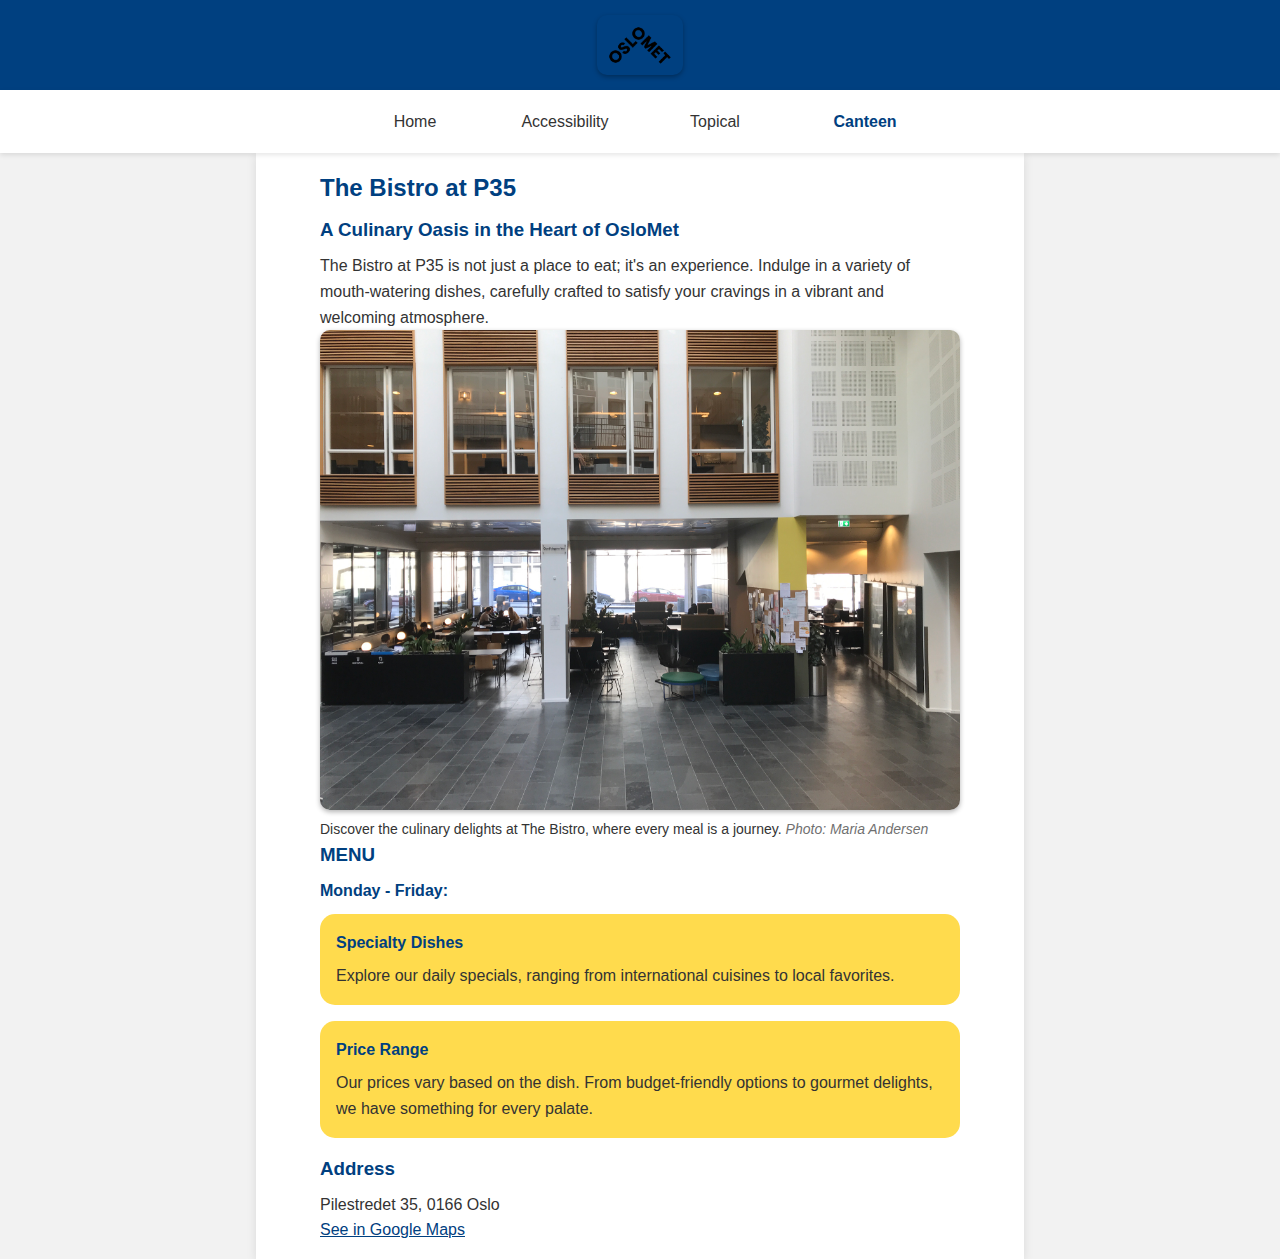
==== canteen.html @ 7ce541fc "main" ====
<!DOCTYPE html>
<html lang="en">

<head>
    <!-- Meta tags for character set and responsive design -->
    <meta charset="UTF-8" />
    <meta name="viewport" content="width=device-width, initial-scale=1.0" />
    <title>Canteen Page</title>
    <!-- External stylesheet for consistent styling across the site -->
    <link rel="stylesheet" href="styles/style.css" />
</head>

<body>
    <!-- Header section with logo for brand identity -->
    <header>
        <img src="images/creative-logo.png" id="campus-guide-logo" alt="OsloMet Campus Guide Logo" />
    </header>

    <!-- Primary navigation menu for wide screens -->
    <nav>
        <!-- 'id="menu"' for styling purposes -->
        <ul id="menu">
            <!-- Navigation links to different pages, with 'id="current"' for current page indication -->
            <li><a href="index.html">Home</a></li>
            <li><a href="accessibility.html">Accessibility</a></li>
            <li><a href="topical.html">Topical</a></li>
            <li><a href="canteen.html" id="current">Canteen</a></li>
        </ul>
    </nav>

    <!-- Mobile header and navigation for smaller screens -->
    <div class="navPhone">
        <a href="index.html">
            <h1>OsloMet</h1>
        </a>
        <!-- Hamburger menu for mobile view -->
        <input type="checkbox" id="Toggle" />
        <label for="Toggle">
            <div class="hamburgerContainer">
                <div class="line" id="active"></div>
            </div>
        </label>

        <!-- Dropdown navigation menu for mobile screens -->
        <div class="navPhoneDropDown">
            <ul>
                <li><a href="index.html">Home</a></li>
                <li><a href="accessibility.html">Accessibility</a></li>
                <li><a href="topical.html">Topical</a></li>
                <li><a href="canteen.html" id="current">Canteen</a></li>
            </ul>
        </div>
    </div>

    <!-- Main content section of the page -->
    <main>
        <!-- Section for topical content -->
        <section>
            <!-- Article heading for user engagement -->
            <h2>The Bistro at P35</h2>
            <h3>A Culinary Oasis in the Heart of OsloMet</h3>
            <p>
                The Bistro at P35 is not just a place to eat; it's an experience. Indulge in a variety of
                mouth-watering dishes, carefully crafted to satisfy your cravings in a vibrant and welcoming
                atmosphere.
            </p>
            <!-- Image and description of the canteen -->
            <figure>
                <img src="images/BistroP35.jpeg" alt="Image of The Bistro at P35" />
                <figcaption>
                    Discover the culinary delights at The Bistro, where every meal is a journey.
                    <span class="photographer">Photo: Maria Andersen</span>
                </figcaption>
            </figure>
            <!-- Menu information -->
            <h3>MENU</h3>
            <h4 id="smallBreak">Monday - Friday:</h4>
            <!-- Menu details and pricing -->
            <div class="menuContainer">
                <h4>Specialty Dishes</h4>
                <p>Explore our daily specials, ranging from international cuisines to local favorites.</p>
            </div>
            <div class="menuContainer">
                <h4>Price Range</h4>
                <p>
                    Our prices vary based on the dish. From budget-friendly options to gourmet delights,
                    we have something for every palate.
                </p>
            </div>

            <!-- Address information with a link to Google Maps -->
            <h3>Address</h3>
            <p>
                Pilestredet 35, 0166 Oslo<br />
                <a href="https://goo.gl/maps/MHKu53xgxr6nu66DA" class="links" target="_blank">See in Google Maps</a>
            </p>
        </section>
    </main>
</body>

</html>
---- styles/style.css ----
/* Basic reset for styling */
* {
    scroll-behavior: smooth;
    box-sizing: border-box;
    margin: 0;
    padding: 0;
    font-family: 'Roboto', sans-serif;
}

/* Body styling */
body {
    line-height: 1.6;
    background-color: #f2f2f2;
    color: #333;
}

/* Header styling */
header {
    display: flex;
    justify-content: center;
    align-items: center;
    height: 10vh;
    background-color: #004080;
    color: #fff;
    text-align: center;
    z-index: 9;
}

/* Logo styling in the header */
#campus-guide-logo {
    max-height: 60px;
    width: auto;
}

/* Styles for headings */
h2, h3, h4 {
    margin-bottom: 0.5rem;
    color: #004080;
}

/* Link styling */
a {
    color: #0066cc;
    text-decoration: none;
    transition: color 0.3s;
}

/* Change link color on hover */
a:hover {
    color: #004080;
}

/* Navigation bar styling */
nav {
    display: flex;
    justify-content: center;
    position: relative;
    z-index: 10;
    box-shadow: 0 2px 5px rgba(0, 0, 0, 0.1);
    background: #ffffff;
}

/* Styling for the unordered list in the navigation bar */
nav ul {
    display: flex;
    justify-content: center;
    align-items: center;
    list-style: none;
    height: 7vh;
    width: 50vw;
    text-align: center;
}

/* Styling for each list item in the navigation bar */
nav ul li {
    height: 100%;
    width: 20vw;
    max-width: 150px;
}

/* Styling for links inside list items */
nav ul li a {
    display: flex;
    justify-content: center;
    align-items: center;
    height: 100%;
    width: 100%;
    color: #333;
    text-decoration: none;
    padding: 0.5rem 1rem;
    transition: background-color 0.3s;
}

/* Hover effect for links */
nav ul li a:hover {
    background: #e6e6e6;
}

/* Current page indicator */
#current {
    font-weight: bold;
    color: #004080;
}

/* Main content styling */
main {
    display: flex;
    justify-content: center;
    background: #f2f2f2;
}

/* Section styling */
section {
    width: 60vw;
    min-height: 83vh;
    padding: 1rem 5vw;
    background-color: #fff;
    box-shadow: 0 2px 10px rgba(0, 0, 0, 0.1);
}

/* Image styling */
img {
    max-width: 100%;
    height: auto;
    border-radius: 10px;
    box-shadow: 0 2px 5px rgba(0, 0, 0, 0.3);
}

/* Figcaption font size */
figcaption {
    font-size: 14px;
}

/* Styling for photographer credit */
.photographer {
    opacity: 0.7;
    font-style: italic;
}

/* Styling for necessary links */
.links {
    color: #004080;
    text-decoration: underline;
}

/* Menu container styling from 'canteen' page */
.menuContainer {
    background-color: #ffdb4d;
    padding: 1rem;
    margin-bottom: 1rem;
    border-radius: 15px;
}

/* Footer alignment styling */
footer {
    display: flex;
    justify-content: center;
    align-items: center;
    height: 7vh;
    background: #f2f2f2;
}

/* Small bottom padding */
#smallBreak {
    margin-bottom: 10px;
}

/* Hiding mobile navigation in larger screens */
.navPhone {
    display: none;
}

/* Responsive three-column layout for larger screens */
@media screen and (max-width: 1200px) {
    section {
        width: 70vw;
    }
}

/* Responsive design for medium screens */
@media screen and (max-width: 600px) {
    section {
        margin-top: 15vh;
        width: 100vw;
        min-height: 85vh;
    }

    header, nav {
        display: none;
    }

    ul {
        list-style-type: none;
    }

    .navPhone {
        display: flex;
        justify-content: space-around;
        align-items: center;
        height: 15vh;
        width: 100%;
        background-color: #ffffff;
        box-shadow: 0 3px 3px rgba(0, 0, 0, 0.1);
        z-index: 8;
        margin-bottom: 1vh;
        position: fixed;
    }

    .navPhone a {
        display: flex;
        justify-content: center;
        align-items: center;
        height: 15vh;
        width: 50vw;
        margin-left: 10px;
        color: #333;
    }

    /* Hamburger menu styling */
    .hamburgerContainer {
        display: flex;
        justify-content: center;
        align-items: center;
        height: 15vh;
        width: 40vw;
        cursor: pointer;
    }

    /* Makes the checkbox used for the hamburger menu invisible */
    #Toggle {
        display: none;
    }

    /* For the three lines included in the hamburger menu */
    .line, .line::before, .line::after {
        position: absolute;
        height: 7.5px;
        width: 45px;
        background-color: #333;
        transition: .4s ease;
        border-radius: 3px;
    }

    /* Creates a second line over the first middle line */
    .line::before {
        content: '';
        top: -12px;
    }

    /* Creates a third line under the first middle line */
    .line::after {
        content: '';
        top: 12px;
    }

    /* Rotates the first line to transform the hamburger menu to an 'X' */
    #Toggle:checked + label #active {
        transform: rotate(45deg);
    }

    /* Rotates and moves the second line for the 'X' */
    #Toggle:checked + label #active::before {
        transform: rotate(-90deg) translateX(-12px);
    }

    /* Removes the third line for the 'X' */
    #Toggle:checked + label #active::after {
        display: none;
    }

    /* Hamburger dropdown menu design */
    .navPhoneDropDown {
        display: flex;
        justify-content: center;
        position: absolute;
        top: 15vh;
        max-height: 90vh;
        width: 100%;
        background-color: #ffffff;
        padding-bottom: 2vh;
        overflow: hidden;
        z-index: 7;
        box-shadow: 0 3px 3px rgba(0, 0, 0, 0.8);
        height: auto;
        transform: scaleY(0);
        transform-origin: top;
        transition: 0.2s ease;
    }

    /* Makes the dropdown visible when hamburger clicked */
    #Toggle:checked + label + .navPhoneDropDown {
        max-height: auto;
        transform: scaleY(1);
    }

    /* For dropdown menu items */
    .navPhoneDropDown ul {
        width: 90%;
        list-style-type: none;
    }

    /* For dropdown menu individual items */
    .navPhoneDropDown ul li {
        border-bottom: solid;
        border-width: 0.1rem;
        border-color: #e6e6e6;
    }

    /* For links within the dropdown menu */
    .navPhoneDropDown ul li a {
        height: 15vh;
        width: 100%;
        font-size: larger;
        text-transform: uppercase;
    }
}

/* Animation for topical content visibility */
@keyframes fadeIn {
    from {
        opacity: 0;
        transform: translateY(20px);
    }
    to {
        opacity: 1;
        transform: translateY(0);
    }
}

/* Apply animation to topical page elements */
#topical-content h2.topical-heading,
#topical-content h3.topical-subheading,
#topical-content p.topical-paragraph,
#topical-figure {
    animation: fadeIn 1s ease-out;
    opacity: 0;
    animation-fill-mode: forwards;
}

/* Staggered animation delays for topical page elements */
section h2 { animation-delay: 0.3s; }
section h3 { animation-delay: 0.6s; }
section p  { animation-delay: 0.9s; }
section h4 { animation-delay: 1.2s; }
section a  { animation-delay: 1.5s; }

/* Reduced motion media query for people who are sensitive to excessive motion or animations */
@media (prefers-reduced-motion: reduce) {
    #topical-content h2.topical-heading,
    #topical-content h3.topical-subheading,
    #topical-content p.topical-paragraph {
        animation: none;
        opacity: 1;
    }
}
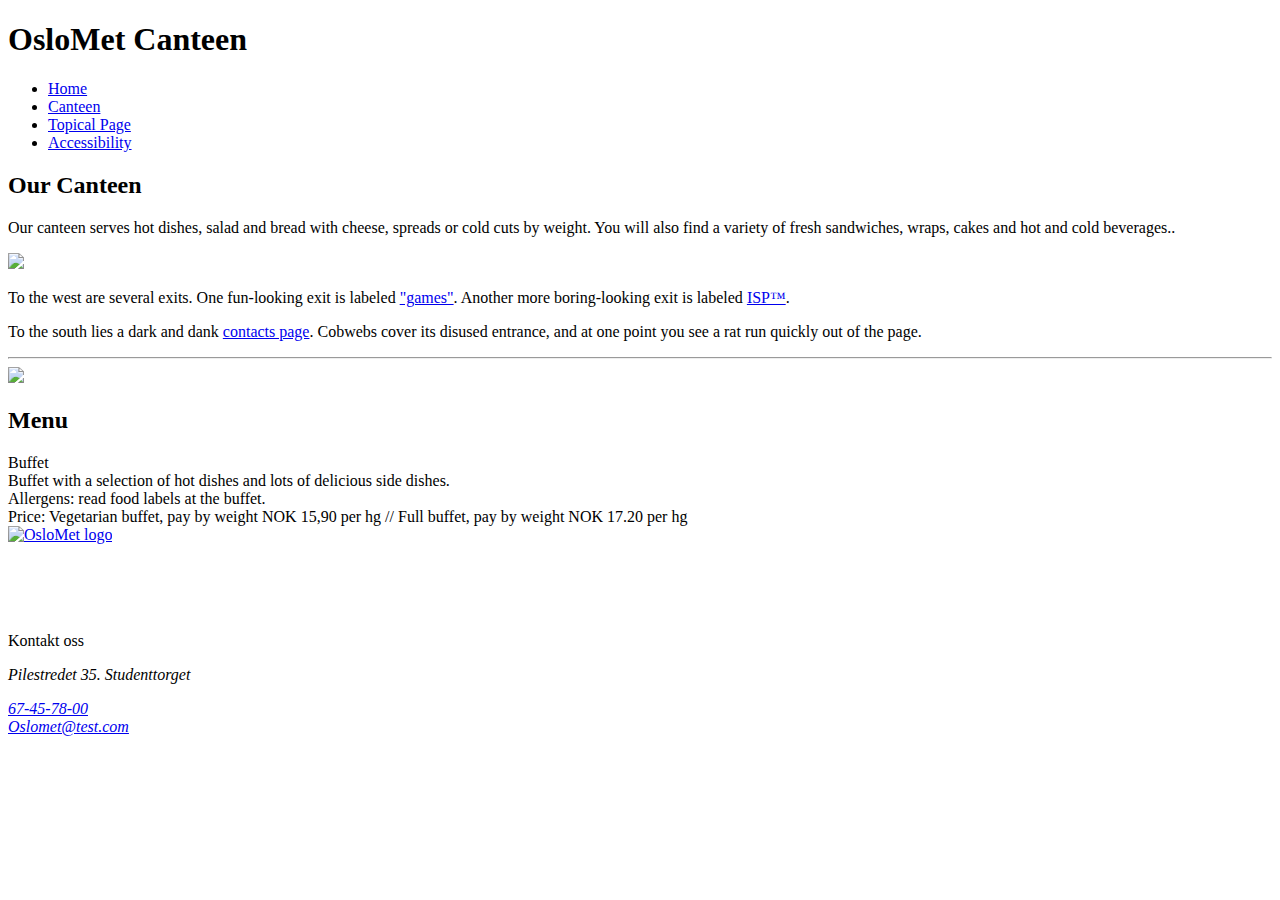
==== commit f5ce6540: "My last work" ====
--- a/canteen.html
+++ b/canteen.html
@@ -1,101 +1,120 @@
 <!DOCTYPE html>
 <html lang="en">
-
 <head>
-    <!-- Meta tags for character set and responsive design -->
-    <meta charset="UTF-8" />
-    <meta name="viewport" content="width=device-width, initial-scale=1.0" />
-    <title>Canteen Page</title>
-    <!-- External stylesheet for consistent styling across the site -->
-    <link rel="stylesheet" href="styles/style.css" />
+    <meta charset="UTF-8">
+    <meta name="viewport" content="width=device-width, initial-scale=1.0">
+    <title>Canteen</title>
 </head>
 
 <body>
-    <!-- Header section with logo for brand identity -->
-    <header>
-        <img src="images/creative-logo.png" id="campus-guide-logo" alt="OsloMet Campus Guide Logo" />
-    </header>
+<header>
+<h1>OsloMet Canteen</h1>
+</header>
 
-    <!-- Primary navigation menu for wide screens -->
-    <nav>
-        <!-- 'id="menu"' for styling purposes -->
-        <ul id="menu">
-            <!-- Navigation links to different pages, with 'id="current"' for current page indication -->
-            <li><a href="index.html">Home</a></li>
-            <li><a href="accessibility.html">Accessibility</a></li>
-            <li><a href="topical.html">Topical</a></li>
-            <li><a href="canteen.html" id="current">Canteen</a></li>
-        </ul>
-    </nav>
+<nav class="menu">
+    <ul>
+      <li><a href="#">Home</a></li>
+      <li><a href="#">Canteen</a></li>
+      <li><a href="#">Topical Page</a></li>
+      <li><a href="#">Accessibility</a></li>
+    </ul>
+  </nav>
+  <main>
+    <h2>Our Canteen</h2>
+    <p>
+      Our canteen serves hot dishes, salad and bread with cheese, spreads or cold cuts by weight.
+       You will also find a variety of fresh sandwiches, wraps, cakes and hot and cold beverages.</a>.
+    </p>
+    <img src="./Images/Spiseri.jpeg" height="400">
+    <p>
+      To the west are several exits. One fun-looking exit is labeled
+      <a href="https://games.example.com/">"games"</a>. Another more
+      boring-looking exit is labeled <a href="https://isp.example.net/">ISP™</a>.
+    </p>
+    <p>
+      To the south lies a dark and dank <a href="/about">contacts page</a>.
+      Cobwebs cover its disused entrance, and at one point you see a rat run
+      quickly out of the page.
+    </p>
+    <hr>
+    <img src="./Images/olaf_spiseri.jpg" height="475">
+  </main>
+  
 
-    <!-- Mobile header and navigation for smaller screens -->
-    <div class="navPhone">
-        <a href="index.html">
-            <h1>OsloMet</h1>
-        </a>
-        <!-- Hamburger menu for mobile view -->
-        <input type="checkbox" id="Toggle" />
-        <label for="Toggle">
-            <div class="hamburgerContainer">
-                <div class="line" id="active"></div>
-            </div>
-        </label>
+  <article>
+    <h2>Menu</h2>
+<div class="menu">
+    <div class="item">
+        <div class="title">Buffet</div>
+        <div class="description">Buffet with a selection of hot dishes and lots of delicious side dishes.</div>
+        <div class="allergens">Allergens: read food labels at the buffet.</div>
+        <div class="price">Price: Vegetarian buffet, pay by weight NOK 15,90 per hg // Full buffet, pay by weight NOK 17.20 per hg</div>
+    </div>
+</div>
 
-        <!-- Dropdown navigation menu for mobile screens -->
-        <div class="navPhoneDropDown">
-            <ul>
-                <li><a href="index.html">Home</a></li>
-                <li><a href="accessibility.html">Accessibility</a></li>
-                <li><a href="topical.html">Topical</a></li>
-                <li><a href="canteen.html" id="current">Canteen</a></li>
-            </ul>
+
+</body>
+</html>
+  </article>
+</body>
+
+
+
+
+
+
+
+
+
+
+
+<footer>
+<!--FOOTER-->
+<footer class="footer">
+    <div class="container-footer">
+        <div class="logo-kolonne">
+            <a href="#" class="logo-footer">
+                <img class="nav-logo" alt="OsloMet logo" src="images/logo_oslomet_gul.png">
+            </a>
+            <ui class="sosiale-medier">
+                <li>
+                    <a class="sosiale-link" href="https://www.facebook.com/oslomet/" alt="Facebook">
+                        <i class="fab fa-facebook"></i> <!--Facebook-ikon -->
+                    </a>
+                </li>
+                <li>
+                    <a class="sosiale-link" href="https://www.instagram.com/oslomet/?hl=nb" alt="Instagram">
+                        <i class="fab fa-instagram"></i><!-- Instagram-ikon -->
+                    </a>
+                </li>
+                <li>
+                    <a class="sosiale-link" href="https://twitter.com/oslomet" alt="Twitter">
+                        <i class="fab fa-twitter"></i> <!-- LinkedIn-ikon -->
+                    </a>
+                </li>
+                <li>
+                    <a class="sosiale-link" href="https://no.linkedin.com/school/oslomet/" alt="LinkedIn">
+                        <i class="fab fa-linkedin-in"></i> <!-- LinkedIn-ikon -->
+                    </a>
+                </li>
+            </ui>
+        </div>
+        <div class="adresse-kolonne">
+            <p class="adresse-tittel">Kontakt oss</p>
+            <address class="kontakt">
+                <p class="address">
+                    Pilestredet 35. Studenttorget
+                </p>
+                <p class="adresse-link">
+                    <a class="footer-link" href="tel:67-45-78-00">67-45-78-00</a><br />
+                    <a class="footer-link" href="mailto:hello@omnifood.com">Oslomet@test.com</a>
+                </p>
+            </address>
         </div>
     </div>
+</footer> 
+</body>
+</html>
 
-    <!-- Main content section of the page -->
-    <main>
-        <!-- Section for topical content -->
-        <section>
-            <!-- Article heading for user engagement -->
-            <h2>The Bistro at P35</h2>
-            <h3>A Culinary Oasis in the Heart of OsloMet</h3>
-            <p>
-                The Bistro at P35 is not just a place to eat; it's an experience. Indulge in a variety of
-                mouth-watering dishes, carefully crafted to satisfy your cravings in a vibrant and welcoming
-                atmosphere.
-            </p>
-            <!-- Image and description of the canteen -->
-            <figure>
-                <img src="images/BistroP35.jpeg" alt="Image of The Bistro at P35" />
-                <figcaption>
-                    Discover the culinary delights at The Bistro, where every meal is a journey.
-                    <span class="photographer">Photo: Maria Andersen</span>
-                </figcaption>
-            </figure>
-            <!-- Menu information -->
-            <h3>MENU</h3>
-            <h4 id="smallBreak">Monday - Friday:</h4>
-            <!-- Menu details and pricing -->
-            <div class="menuContainer">
-                <h4>Specialty Dishes</h4>
-                <p>Explore our daily specials, ranging from international cuisines to local favorites.</p>
-            </div>
-            <div class="menuContainer">
-                <h4>Price Range</h4>
-                <p>
-                    Our prices vary based on the dish. From budget-friendly options to gourmet delights,
-                    we have something for every palate.
-                </p>
-            </div>
-
-            <!-- Address information with a link to Google Maps -->
-            <h3>Address</h3>
-            <p>
-                Pilestredet 35, 0166 Oslo<br />
-                <a href="https://goo.gl/maps/MHKu53xgxr6nu66DA" class="links" target="_blank">See in Google Maps</a>
-            </p>
-        </section>
-    </main>
-</body>
-
-</html>
+</footer>
+</html>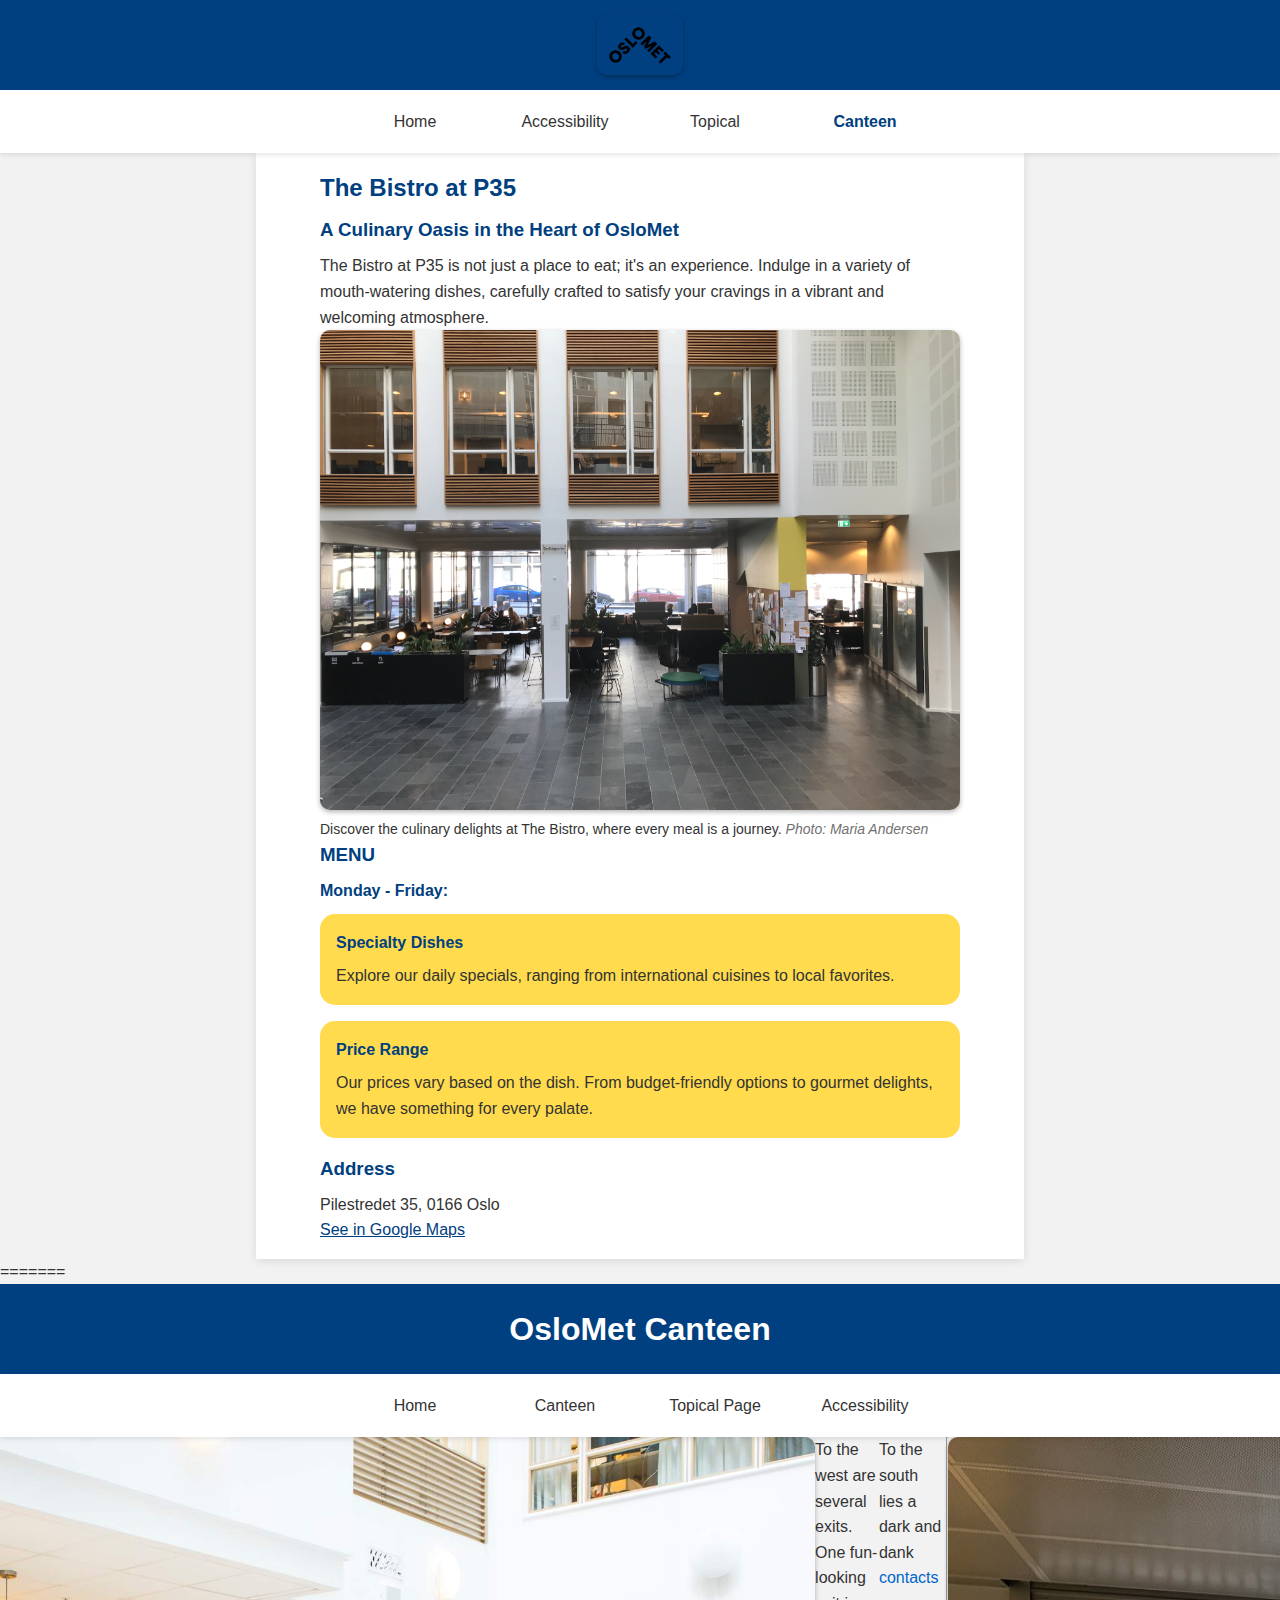
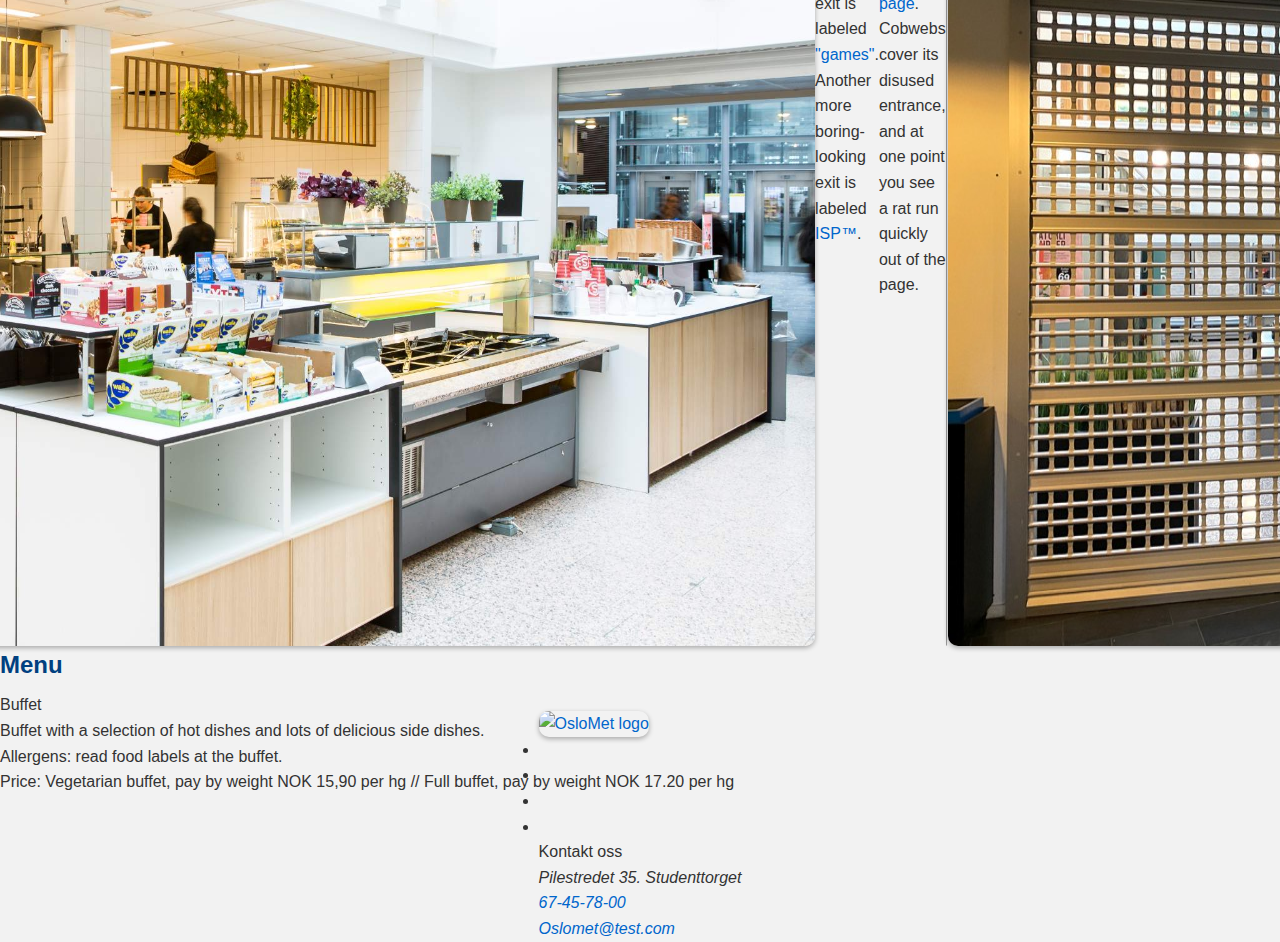
==== commit c9a694c1: "Merge branch 'Burhans' into haluks" ====
--- a/canteen.html
+++ b/canteen.html
@@ -1,5 +1,106 @@
 <!DOCTYPE html>
 <html lang="en">
+
+
+<head>
+    <!-- Meta tags for character set and responsive design -->
+    <meta charset="UTF-8" />
+    <meta name="viewport" content="width=device-width, initial-scale=1.0" />
+    <title>Canteen Page</title>
+    <!-- External stylesheet for consistent styling across the site -->
+    <link rel="stylesheet" href="styles/style.css" />
+</head>
+
+<body>
+    <!-- Header section with logo for brand identity -->
+    <header>
+        <img src="images/creative-logo.png" id="campus-guide-logo" alt="OsloMet Campus Guide Logo" />
+    </header>
+
+    <!-- Primary navigation menu for wide screens -->
+    <nav>
+        <!-- 'id="menu"' for styling purposes -->
+        <ul id="menu">
+            <!-- Navigation links to different pages, with 'id="current"' for current page indication -->
+            <li><a href="index.html">Home</a></li>
+            <li><a href="accessibility.html">Accessibility</a></li>
+            <li><a href="topical.html">Topical</a></li>
+            <li><a href="canteen.html" id="current">Canteen</a></li>
+        </ul>
+    </nav>
+
+    <!-- Mobile header and navigation for smaller screens -->
+    <div class="navPhone">
+        <a href="index.html">
+            <h1>OsloMet</h1>
+        </a>
+        <!-- Hamburger menu for mobile view -->
+        <input type="checkbox" id="Toggle" />
+        <label for="Toggle">
+            <div class="hamburgerContainer">
+                <div class="line" id="active"></div>
+            </div>
+        </label>
+
+        <!-- Dropdown navigation menu for mobile screens -->
+        <div class="navPhoneDropDown">
+            <ul>
+                <li><a href="index.html">Home</a></li>
+                <li><a href="accessibility.html">Accessibility</a></li>
+                <li><a href="topical.html">Topical</a></li>
+                <li><a href="canteen.html" id="current">Canteen</a></li>
+            </ul>
+        </div>
+    </div>
+
+    <!-- Main content section of the page -->
+    <main>
+        <!-- Section for topical content -->
+        <section>
+            <!-- Article heading for user engagement -->
+            <h2>The Bistro at P35</h2>
+            <h3>A Culinary Oasis in the Heart of OsloMet</h3>
+            <p>
+                The Bistro at P35 is not just a place to eat; it's an experience. Indulge in a variety of
+                mouth-watering dishes, carefully crafted to satisfy your cravings in a vibrant and welcoming
+                atmosphere.
+            </p>
+            <!-- Image and description of the canteen -->
+            <figure>
+                <img src="images/BistroP35.jpeg" alt="Image of The Bistro at P35" />
+                <figcaption>
+                    Discover the culinary delights at The Bistro, where every meal is a journey.
+                    <span class="photographer">Photo: Maria Andersen</span>
+                </figcaption>
+            </figure>
+            <!-- Menu information -->
+            <h3>MENU</h3>
+            <h4 id="smallBreak">Monday - Friday:</h4>
+            <!-- Menu details and pricing -->
+            <div class="menuContainer">
+                <h4>Specialty Dishes</h4>
+                <p>Explore our daily specials, ranging from international cuisines to local favorites.</p>
+            </div>
+            <div class="menuContainer">
+                <h4>Price Range</h4>
+                <p>
+                    Our prices vary based on the dish. From budget-friendly options to gourmet delights,
+                    we have something for every palate.
+                </p>
+            </div>
+
+            <!-- Address information with a link to Google Maps -->
+            <h3>Address</h3>
+            <p>
+                Pilestredet 35, 0166 Oslo<br />
+                <a href="https://goo.gl/maps/MHKu53xgxr6nu66DA" class="links" target="_blank">See in Google Maps</a>
+            </p>
+        </section>
+    </main>
+</body>
+
+</html>
+=======
 <head>
     <meta charset="UTF-8">
     <meta name="viewport" content="width=device-width, initial-scale=1.0">
@@ -62,12 +163,6 @@
 
 
 
-
-
-
-
-
-
 <footer>
 <!--FOOTER-->
 <footer class="footer">
@@ -117,4 +212,4 @@
 </html>
 
 </footer>
-</html>+</html>
--- a/styles/style.css
+++ b/styles/style.css
@@ -0,0 +1,355 @@
+/* Basic reset for styling */
+* {
+    scroll-behavior: smooth;
+    box-sizing: border-box;
+    margin: 0;
+    padding: 0;
+    font-family: 'Roboto', sans-serif;
+}
+
+/* Body styling */
+body {
+    line-height: 1.6;
+    background-color: #f2f2f2;
+    color: #333;
+}
+
+/* Header styling */
+header {
+    display: flex;
+    justify-content: center;
+    align-items: center;
+    height: 10vh;
+    background-color: #004080;
+    color: #fff;
+    text-align: center;
+    z-index: 9;
+}
+
+/* Logo styling in the header */
+#campus-guide-logo {
+    max-height: 60px;
+    width: auto;
+}
+
+/* Styles for headings */
+h2, h3, h4 {
+    margin-bottom: 0.5rem;
+    color: #004080;
+}
+
+/* Link styling */
+a {
+    color: #0066cc;
+    text-decoration: none;
+    transition: color 0.3s;
+}
+
+/* Change link color on hover */
+a:hover {
+    color: #004080;
+}
+
+/* Navigation bar styling */
+nav {
+    display: flex;
+    justify-content: center;
+    position: relative;
+    z-index: 10;
+    box-shadow: 0 2px 5px rgba(0, 0, 0, 0.1);
+    background: #ffffff;
+}
+
+/* Styling for the unordered list in the navigation bar */
+nav ul {
+    display: flex;
+    justify-content: center;
+    align-items: center;
+    list-style: none;
+    height: 7vh;
+    width: 50vw;
+    text-align: center;
+}
+
+/* Styling for each list item in the navigation bar */
+nav ul li {
+    height: 100%;
+    width: 20vw;
+    max-width: 150px;
+}
+
+/* Styling for links inside list items */
+nav ul li a {
+    display: flex;
+    justify-content: center;
+    align-items: center;
+    height: 100%;
+    width: 100%;
+    color: #333;
+    text-decoration: none;
+    padding: 0.5rem 1rem;
+    transition: background-color 0.3s;
+}
+
+/* Hover effect for links */
+nav ul li a:hover {
+    background: #e6e6e6;
+}
+
+/* Current page indicator */
+#current {
+    font-weight: bold;
+    color: #004080;
+}
+
+/* Main content styling */
+main {
+    display: flex;
+    justify-content: center;
+    background: #f2f2f2;
+}
+
+/* Section styling */
+section {
+    width: 60vw;
+    min-height: 83vh;
+    padding: 1rem 5vw;
+    background-color: #fff;
+    box-shadow: 0 2px 10px rgba(0, 0, 0, 0.1);
+}
+
+/* Image styling */
+img {
+    max-width: 100%;
+    height: auto;
+    border-radius: 10px;
+    box-shadow: 0 2px 5px rgba(0, 0, 0, 0.3);
+}
+
+/* Figcaption font size */
+figcaption {
+    font-size: 14px;
+}
+
+/* Styling for photographer credit */
+.photographer {
+    opacity: 0.7;
+    font-style: italic;
+}
+
+/* Styling for necessary links */
+.links {
+    color: #004080;
+    text-decoration: underline;
+}
+
+/* Menu container styling from 'canteen' page */
+.menuContainer {
+    background-color: #ffdb4d;
+    padding: 1rem;
+    margin-bottom: 1rem;
+    border-radius: 15px;
+}
+
+/* Footer alignment styling */
+footer {
+    display: flex;
+    justify-content: center;
+    align-items: center;
+    height: 7vh;
+    background: #f2f2f2;
+}
+
+/* Small bottom padding */
+#smallBreak {
+    margin-bottom: 10px;
+}
+
+/* Hiding mobile navigation in larger screens */
+.navPhone {
+    display: none;
+}
+
+/* Responsive three-column layout for larger screens */
+@media screen and (max-width: 1200px) {
+    section {
+        width: 70vw;
+    }
+}
+
+/* Responsive design for medium screens */
+@media screen and (max-width: 600px) {
+    section {
+        margin-top: 15vh;
+        width: 100vw;
+        min-height: 85vh;
+    }
+
+    header, nav {
+        display: none;
+    }
+
+    ul {
+        list-style-type: none;
+    }
+
+    .navPhone {
+        display: flex;
+        justify-content: space-around;
+        align-items: center;
+        height: 15vh;
+        width: 100%;
+        background-color: #ffffff;
+        box-shadow: 0 3px 3px rgba(0, 0, 0, 0.1);
+        z-index: 8;
+        margin-bottom: 1vh;
+        position: fixed;
+    }
+
+    .navPhone a {
+        display: flex;
+        justify-content: center;
+        align-items: center;
+        height: 15vh;
+        width: 50vw;
+        margin-left: 10px;
+        color: #333;
+    }
+
+    /* Hamburger menu styling */
+    .hamburgerContainer {
+        display: flex;
+        justify-content: center;
+        align-items: center;
+        height: 15vh;
+        width: 40vw;
+        cursor: pointer;
+    }
+
+    /* Makes the checkbox used for the hamburger menu invisible */
+    #Toggle {
+        display: none;
+    }
+
+    /* For the three lines included in the hamburger menu */
+    .line, .line::before, .line::after {
+        position: absolute;
+        height: 7.5px;
+        width: 45px;
+        background-color: #333;
+        transition: .4s ease;
+        border-radius: 3px;
+    }
+
+    /* Creates a second line over the first middle line */
+    .line::before {
+        content: '';
+        top: -12px;
+    }
+
+    /* Creates a third line under the first middle line */
+    .line::after {
+        content: '';
+        top: 12px;
+    }
+
+    /* Rotates the first line to transform the hamburger menu to an 'X' */
+    #Toggle:checked + label #active {
+        transform: rotate(45deg);
+    }
+
+    /* Rotates and moves the second line for the 'X' */
+    #Toggle:checked + label #active::before {
+        transform: rotate(-90deg) translateX(-12px);
+    }
+
+    /* Removes the third line for the 'X' */
+    #Toggle:checked + label #active::after {
+        display: none;
+    }
+
+    /* Hamburger dropdown menu design */
+    .navPhoneDropDown {
+        display: flex;
+        justify-content: center;
+        position: absolute;
+        top: 15vh;
+        max-height: 90vh;
+        width: 100%;
+        background-color: #ffffff;
+        padding-bottom: 2vh;
+        overflow: hidden;
+        z-index: 7;
+        box-shadow: 0 3px 3px rgba(0, 0, 0, 0.8);
+        height: auto;
+        transform: scaleY(0);
+        transform-origin: top;
+        transition: 0.2s ease;
+    }
+
+    /* Makes the dropdown visible when hamburger clicked */
+    #Toggle:checked + label + .navPhoneDropDown {
+        max-height: auto;
+        transform: scaleY(1);
+    }
+
+    /* For dropdown menu items */
+    .navPhoneDropDown ul {
+        width: 90%;
+        list-style-type: none;
+    }
+
+    /* For dropdown menu individual items */
+    .navPhoneDropDown ul li {
+        border-bottom: solid;
+        border-width: 0.1rem;
+        border-color: #e6e6e6;
+    }
+
+    /* For links within the dropdown menu */
+    .navPhoneDropDown ul li a {
+        height: 15vh;
+        width: 100%;
+        font-size: larger;
+        text-transform: uppercase;
+    }
+}
+
+/* Animation for topical content visibility */
+@keyframes fadeIn {
+    from {
+        opacity: 0;
+        transform: translateY(20px);
+    }
+    to {
+        opacity: 1;
+        transform: translateY(0);
+    }
+}
+
+/* Apply animation to topical page elements */
+#topical-content h2.topical-heading,
+#topical-content h3.topical-subheading,
+#topical-content p.topical-paragraph,
+#topical-figure {
+    animation: fadeIn 1s ease-out;
+    opacity: 0;
+    animation-fill-mode: forwards;
+}
+
+/* Staggered animation delays for topical page elements */
+section h2 { animation-delay: 0.3s; }
+section h3 { animation-delay: 0.6s; }
+section p  { animation-delay: 0.9s; }
+section h4 { animation-delay: 1.2s; }
+section a  { animation-delay: 1.5s; }
+
+/* Reduced motion media query for people who are sensitive to excessive motion or animations */
+@media (prefers-reduced-motion: reduce) {
+    #topical-content h2.topical-heading,
+    #topical-content h3.topical-subheading,
+    #topical-content p.topical-paragraph {
+        animation: none;
+        opacity: 1;
+    }
+}
